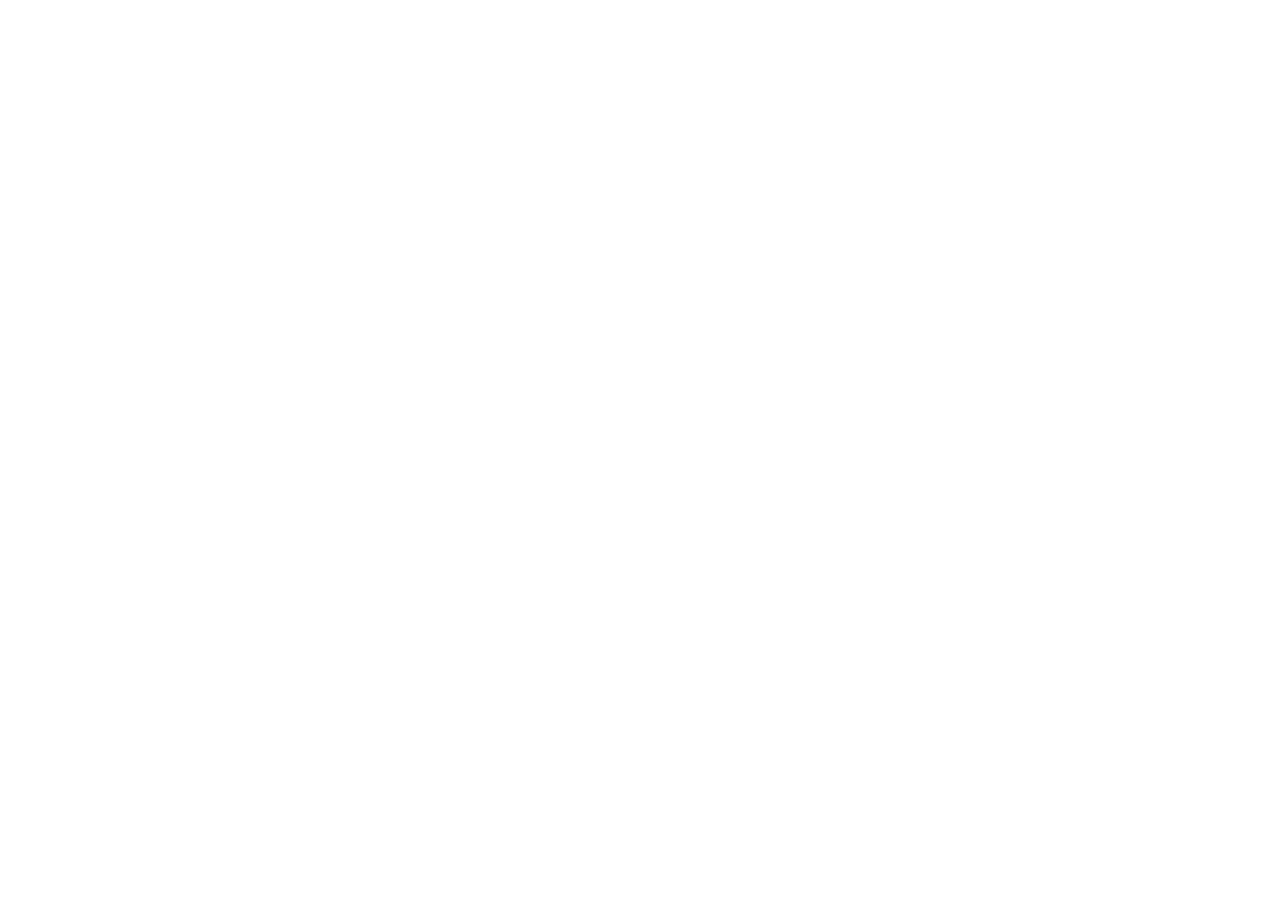
==== index.html @ 68751769 "porject start" ====
<!DOCTYPE html>
<html lang="ru">
<head>
    <meta charset="UTF-8">
    <meta name="viewport" content="width=device-width, initial-scale=1.0">
    <title>Mercoriom</title>
    <!-- favicon -->
    <link rel="icon" href="./assets/images/logo/header_logo.svg">
    <!-- favicon -->
    <!-- fonts -->
    <link rel="stylesheet" href="./assets/fonts/Inter/stylesheet.css">
    <!-- fonts -->
    <!-- css link -->
    <link rel="stylesheet" href="./assets/scss/style.css">
    <!-- css link -->
</head>
<body>
    <div class="wrapper">

        <!-- header -->
        <header class="header">

        </header>
        <!-- header -->

        <!-- main -->
        <main>

        </main>
        <!-- main -->

        <!-- footer -->
        <footer class="footer">

        </footer>
        <!-- footer -->
    </div>

    <!-- js file -->
    <script src="./assets/scripts/main.js" defer></script>
    <!-- js file -->
</body>
</html>
---- assets/fonts/Inter/stylesheet.css ----
@font-face {
    font-family: 'Inter';
    src: url('Inter-BoldItalic.eot');
    src: local('Inter Bold Italic'), local('Inter-BoldItalic'),
        url('Inter-BoldItalic.eot?#iefix') format('embedded-opentype'),
        url('Inter-BoldItalic.woff2') format('woff2'),
        url('Inter-BoldItalic.woff') format('woff'),
        url('Inter-BoldItalic.ttf') format('truetype');
    font-weight: bold;
    font-style: italic;
}

@font-face {
    font-family: 'Inter';
    src: url('Inter-MediumItalic.eot');
    src: local('Inter Medium Italic'), local('Inter-MediumItalic'),
        url('Inter-MediumItalic.eot?#iefix') format('embedded-opentype'),
        url('Inter-MediumItalic.woff2') format('woff2'),
        url('Inter-MediumItalic.woff') format('woff'),
        url('Inter-MediumItalic.ttf') format('truetype');
    font-weight: 500;
    font-style: italic;
}

@font-face {
    font-family: 'Inter';
    src: url('Inter-ThinItalicBETA.eot');
    src: local('Inter Thin Italic BETA'), local('Inter-ThinItalicBETA'),
        url('Inter-ThinItalicBETA.eot?#iefix') format('embedded-opentype'),
        url('Inter-ThinItalicBETA.woff2') format('woff2'),
        url('Inter-ThinItalicBETA.woff') format('woff'),
        url('Inter-ThinItalicBETA.ttf') format('truetype');
    font-weight: 100;
    font-style: italic;
}

@font-face {
    font-family: 'Inter';
    src: url('Inter-Regular.eot');
    src: local('Inter Regular'), local('Inter-Regular'),
        url('Inter-Regular.eot?#iefix') format('embedded-opentype'),
        url('Inter-Regular.woff2') format('woff2'),
        url('Inter-Regular.woff') format('woff'),
        url('Inter-Regular.ttf') format('truetype');
    font-weight: normal;
    font-style: normal;
}

@font-face {
    font-family: 'Inter';
    src: url('Inter-Black.eot');
    src: local('Inter Black'), local('Inter-Black'),
        url('Inter-Black.eot?#iefix') format('embedded-opentype'),
        url('Inter-Black.woff2') format('woff2'),
        url('Inter-Black.woff') format('woff'),
        url('Inter-Black.ttf') format('truetype');
    font-weight: 900;
    font-style: normal;
}

@font-face {
    font-family: 'Inter';
    src: url('Inter-BlackItalic.eot');
    src: local('Inter Black Italic'), local('Inter-BlackItalic'),
        url('Inter-BlackItalic.eot?#iefix') format('embedded-opentype'),
        url('Inter-BlackItalic.woff2') format('woff2'),
        url('Inter-BlackItalic.woff') format('woff'),
        url('Inter-BlackItalic.ttf') format('truetype');
    font-weight: 900;
    font-style: italic;
}

@font-face {
    font-family: 'Inter';
    src: url('Inter-LightBETA.eot');
    src: local('Inter Light BETA'), local('Inter-LightBETA'),
        url('Inter-LightBETA.eot?#iefix') format('embedded-opentype'),
        url('Inter-LightBETA.woff2') format('woff2'),
        url('Inter-LightBETA.woff') format('woff'),
        url('Inter-LightBETA.ttf') format('truetype');
    font-weight: 300;
    font-style: normal;
}

@font-face {
    font-family: 'Inter';
    src: url('Inter-SemiBold.eot');
    src: local('Inter Semi Bold'), local('Inter-SemiBold'),
        url('Inter-SemiBold.eot?#iefix') format('embedded-opentype'),
        url('Inter-SemiBold.woff2') format('woff2'),
        url('Inter-SemiBold.woff') format('woff'),
        url('Inter-SemiBold.ttf') format('truetype');
    font-weight: 600;
    font-style: normal;
}

@font-face {
    font-family: 'Inter';
    src: url('Inter-ExtraBoldItalic.eot');
    src: local('Inter Extra Bold Italic'), local('Inter-ExtraBoldItalic'),
        url('Inter-ExtraBoldItalic.eot?#iefix') format('embedded-opentype'),
        url('Inter-ExtraBoldItalic.woff2') format('woff2'),
        url('Inter-ExtraBoldItalic.woff') format('woff'),
        url('Inter-ExtraBoldItalic.ttf') format('truetype');
    font-weight: 800;
    font-style: italic;
}

@font-face {
    font-family: 'Inter';
    src: url('Inter-Bold.eot');
    src: local('Inter Bold'), local('Inter-Bold'),
        url('Inter-Bold.eot?#iefix') format('embedded-opentype'),
        url('Inter-Bold.woff2') format('woff2'),
        url('Inter-Bold.woff') format('woff'),
        url('Inter-Bold.ttf') format('truetype');
    font-weight: bold;
    font-style: normal;
}

@font-face {
    font-family: 'Inter';
    src: url('Inter-ExtraLightItalicBETA.eot');
    src: local('Inter Extra Light Italic BETA'), local('Inter-ExtraLightItalicBETA'),
        url('Inter-ExtraLightItalicBETA.eot?#iefix') format('embedded-opentype'),
        url('Inter-ExtraLightItalicBETA.woff2') format('woff2'),
        url('Inter-ExtraLightItalicBETA.woff') format('woff'),
        url('Inter-ExtraLightItalicBETA.ttf') format('truetype');
    font-weight: 200;
    font-style: italic;
}

@font-face {
    font-family: 'Inter';
    src: url('Inter-ExtraLightBETA.eot');
    src: local('Inter Extra Light BETA'), local('Inter-ExtraLightBETA'),
        url('Inter-ExtraLightBETA.eot?#iefix') format('embedded-opentype'),
        url('Inter-ExtraLightBETA.woff2') format('woff2'),
        url('Inter-ExtraLightBETA.woff') format('woff'),
        url('Inter-ExtraLightBETA.ttf') format('truetype');
    font-weight: 200;
    font-style: normal;
}

@font-face {
    font-family: 'Inter';
    src: url('Inter-ExtraBold.eot');
    src: local('Inter Extra Bold'), local('Inter-ExtraBold'),
        url('Inter-ExtraBold.eot?#iefix') format('embedded-opentype'),
        url('Inter-ExtraBold.woff2') format('woff2'),
        url('Inter-ExtraBold.woff') format('woff'),
        url('Inter-ExtraBold.ttf') format('truetype');
    font-weight: 800;
    font-style: normal;
}

@font-face {
    font-family: 'Inter';
    src: url('Inter-ThinBETA.eot');
    src: local('Inter Thin BETA'), local('Inter-ThinBETA'),
        url('Inter-ThinBETA.eot?#iefix') format('embedded-opentype'),
        url('Inter-ThinBETA.woff2') format('woff2'),
        url('Inter-ThinBETA.woff') format('woff'),
        url('Inter-ThinBETA.ttf') format('truetype');
    font-weight: 100;
    font-style: normal;
}

@font-face {
    font-family: 'Inter';
    src: url('Inter-LightItalicBETA.eot');
    src: local('Inter Light Italic BETA'), local('Inter-LightItalicBETA'),
        url('Inter-LightItalicBETA.eot?#iefix') format('embedded-opentype'),
        url('Inter-LightItalicBETA.woff2') format('woff2'),
        url('Inter-LightItalicBETA.woff') format('woff'),
        url('Inter-LightItalicBETA.ttf') format('truetype');
    font-weight: 300;
    font-style: italic;
}

@font-face {
    font-family: 'Inter';
    src: url('Inter-Italic.eot');
    src: local('Inter Italic'), local('Inter-Italic'),
        url('Inter-Italic.eot?#iefix') format('embedded-opentype'),
        url('Inter-Italic.woff2') format('woff2'),
        url('Inter-Italic.woff') format('woff'),
        url('Inter-Italic.ttf') format('truetype');
    font-weight: normal;
    font-style: italic;
}

@font-face {
    font-family: 'Inter';
    src: url('Inter-SemiBoldItalic.eot');
    src: local('Inter Semi Bold Italic'), local('Inter-SemiBoldItalic'),
        url('Inter-SemiBoldItalic.eot?#iefix') format('embedded-opentype'),
        url('Inter-SemiBoldItalic.woff2') format('woff2'),
        url('Inter-SemiBoldItalic.woff') format('woff'),
        url('Inter-SemiBoldItalic.ttf') format('truetype');
    font-weight: 600;
    font-style: italic;
}

@font-face {
    font-family: 'Inter';
    src: url('Inter-Medium.eot');
    src: local('Inter Medium'), local('Inter-Medium'),
        url('Inter-Medium.eot?#iefix') format('embedded-opentype'),
        url('Inter-Medium.woff2') format('woff2'),
        url('Inter-Medium.woff') format('woff'),
        url('Inter-Medium.ttf') format('truetype');
    font-weight: 500;
    font-style: normal;
}
---- assets/scss/style.css ----
/*! normalize.css v8.0.1 | MIT License | github.com/necolas/normalize.css */
/* Document
   ========================================================================== */
/**
 * 1. Correct the line height in all browsers.
 * 2. Prevent adjustments of font size after orientation changes in iOS.
 */
html {
  line-height: 1.15; /* 1 */
  -webkit-text-size-adjust: 100%; /* 2 */
}

/* Sections
   ========================================================================== */
/**
 * Remove the margin in all browsers.
 */
body {
  margin: 0;
}

/**
 * Render the `main` element consistently in IE.
 */
main {
  display: block;
}

/**
 * Correct the font size and margin on `h1` elements within `section` and
 * `article` contexts in Chrome, Firefox, and Safari.
 */
h1 {
  font-size: 2em;
}

/* Grouping content
   ========================================================================== */
/**
 * 1. Add the correct box sizing in Firefox.
 * 2. Show the overflow in Edge and IE.
 */
hr {
  box-sizing: content-box; /* 1 */
  height: 0; /* 1 */
  overflow: visible; /* 2 */
}

/**
 * 1. Correct the inheritance and scaling of font size in all browsers.
 * 2. Correct the odd `em` font sizing in all browsers.
 */
pre {
  font-family: monospace, monospace; /* 1 */
  font-size: 1em; /* 2 */
}

/* Text-level semantics
   ========================================================================== */
/**
 * Remove the gray background on active links in IE 10.
 */
a {
  background-color: transparent;
}

/**
 * 1. Remove the bottom border in Chrome 57-
 * 2. Add the correct text decoration in Chrome, Edge, IE, Opera, and Safari.
 */
abbr[title] {
  border-bottom: none; /* 1 */
  text-decoration: underline; /* 2 */
  -webkit-text-decoration: underline dotted;
          text-decoration: underline dotted; /* 2 */
}

/**
 * Add the correct font weight in Chrome, Edge, and Safari.
 */
b,
strong {
  font-weight: bolder;
}

/**
 * 1. Correct the inheritance and scaling of font size in all browsers.
 * 2. Correct the odd `em` font sizing in all browsers.
 */
code,
kbd,
samp {
  font-family: monospace, monospace; /* 1 */
  font-size: 1em; /* 2 */
}

/**
 * Add the correct font size in all browsers.
 */
small {
  font-size: 80%;
}

/**
 * Prevent `sub` and `sup` elements from affecting the line height in
 * all browsers.
 */
sub,
sup {
  font-size: 75%;
  line-height: 0;
  position: relative;
  vertical-align: baseline;
}

sub {
  bottom: -0.25em;
}

sup {
  top: -0.5em;
}

/* Embedded content
   ========================================================================== */
/**
 * Remove the border on images inside links in IE 10.
 */
img {
  border-style: none;
}

/* Forms
   ========================================================================== */
/**
 * 1. Change the font styles in all browsers.
 * 2. Remove the margin in Firefox and Safari.
 */
button,
input,
optgroup,
select,
textarea {
  font-family: inherit; /* 1 */
  font-size: 100%; /* 1 */
  line-height: 1.15; /* 1 */
  margin: 0; /* 2 */
}

/**
 * Show the overflow in IE.
 * 1. Show the overflow in Edge.
 */
button,
input { /* 1 */
  overflow: visible;
}

/**
 * Remove the inheritance of text transform in Edge, Firefox, and IE.
 * 1. Remove the inheritance of text transform in Firefox.
 */
button,
select { /* 1 */
  text-transform: none;
}

/**
 * Correct the inability to style clickable types in iOS and Safari.
 */
button,
[type=button],
[type=reset],
[type=submit] {
  -webkit-appearance: button;
}

/**
 * Remove the inner border and padding in Firefox.
 */
button::-moz-focus-inner,
[type=button]::-moz-focus-inner,
[type=reset]::-moz-focus-inner,
[type=submit]::-moz-focus-inner {
  border-style: none;
  padding: 0;
}

/**
 * Restore the focus styles unset by the previous rule.
 */
button:-moz-focusring,
[type=button]:-moz-focusring,
[type=reset]:-moz-focusring,
[type=submit]:-moz-focusring {
  outline: 1px dotted ButtonText;
}

/**
 * Correct the padding in Firefox.
 */
fieldset {
  padding: 0.35em 0.75em 0.625em;
}

/**
 * 1. Correct the text wrapping in Edge and IE.
 * 2. Correct the color inheritance from `fieldset` elements in IE.
 * 3. Remove the padding so developers are not caught out when they zero out
 *    `fieldset` elements in all browsers.
 */
legend {
  box-sizing: border-box; /* 1 */
  color: inherit; /* 2 */
  display: table; /* 1 */
  max-width: 100%; /* 1 */
  padding: 0; /* 3 */
  white-space: normal; /* 1 */
}

/**
 * Add the correct vertical alignment in Chrome, Firefox, and Opera.
 */
progress {
  vertical-align: baseline;
}

/**
 * Remove the default vertical scrollbar in IE 10+.
 */
textarea {
  overflow: auto;
}

/**
 * 1. Add the correct box sizing in IE 10.
 * 2. Remove the padding in IE 10.
 */
[type=checkbox],
[type=radio] {
  box-sizing: border-box; /* 1 */
  padding: 0; /* 2 */
}

/**
 * Correct the cursor style of increment and decrement buttons in Chrome.
 */
[type=number]::-webkit-inner-spin-button,
[type=number]::-webkit-outer-spin-button {
  height: auto;
}

/**
 * 1. Correct the odd appearance in Chrome and Safari.
 * 2. Correct the outline style in Safari.
 */
[type=search] {
  -webkit-appearance: textfield; /* 1 */
  outline-offset: -2px; /* 2 */
}

/**
 * Remove the inner padding in Chrome and Safari on macOS.
 */
[type=search]::-webkit-search-decoration {
  -webkit-appearance: none;
}

/**
 * 1. Correct the inability to style clickable types in iOS and Safari.
 * 2. Change font properties to `inherit` in Safari.
 */
::-webkit-file-upload-button {
  -webkit-appearance: button; /* 1 */
  font: inherit; /* 2 */
}

/* Interactive
   ========================================================================== */
/*
 * Add the correct display in Edge, IE 10+, and Firefox.
 */
details {
  display: block;
}

/*
 * Add the correct display in all browsers.
 */
summary {
  display: list-item;
}

/* Misc
   ========================================================================== */
/**
 * Add the correct display in IE 10+.
 */
template {
  display: none;
}

/**
 * Add the correct display in IE 10.
 */
[hidden] {
  display: none;
}

@font-face {
  font-family: "Trajan Pro";
  src: url("../fonts/trajan-pro/TrajanPro-Bold.woff2") format("woff2"), url("../fonts/trajan-pro/TrajanPro-Bold.woff") format("woff"), url("../fonts/trajan-pro/TrajanPro-Bold.otf") format("opentype");
  font-weight: bold;
  font-style: normal;
  font-display: swap;
}
.grid-container {
  display: grid;
  grid-template-columns: repeat(4, 1fr);
  gap: 30px;
}
@media (max-width: 1300px) {
  .grid-container {
    grid-template-columns: repeat(3, 1fr);
  }
}
@media (max-width: 993px) {
  .grid-container {
    grid-template-columns: repeat(2, 1fr);
    gap: 20px;
  }
}
@media (max-width: 520px) {
  .grid-container {
    grid-template-columns: 1fr;
  }
}

* {
  margin: 0;
  padding: 0;
  box-sizing: border-box;
  list-style: none;
}

a {
  text-decoration: none;
  color: inherit;
  display: inline-block;
}

img {
  max-width: 100%;
}

span, label {
  display: inline-block;
}

html {
  scroll-behavior: smooth;
}

body {
  font-style: normal;
  font-display: swap;
}

input, textarea {
  outline: none;
  border: 0;
  background: transparent;
}

button {
  border: none;
  cursor: pointer;
  background: transparent;
  outline: 0;
}

address {
  font-style: normal;
}

.wrapper {
  width: 100%;
  overflow: hidden;
}

.container {
  max-width: 1337px;
  margin: 0 auto;
}/*# sourceMappingURL=style.css.map */
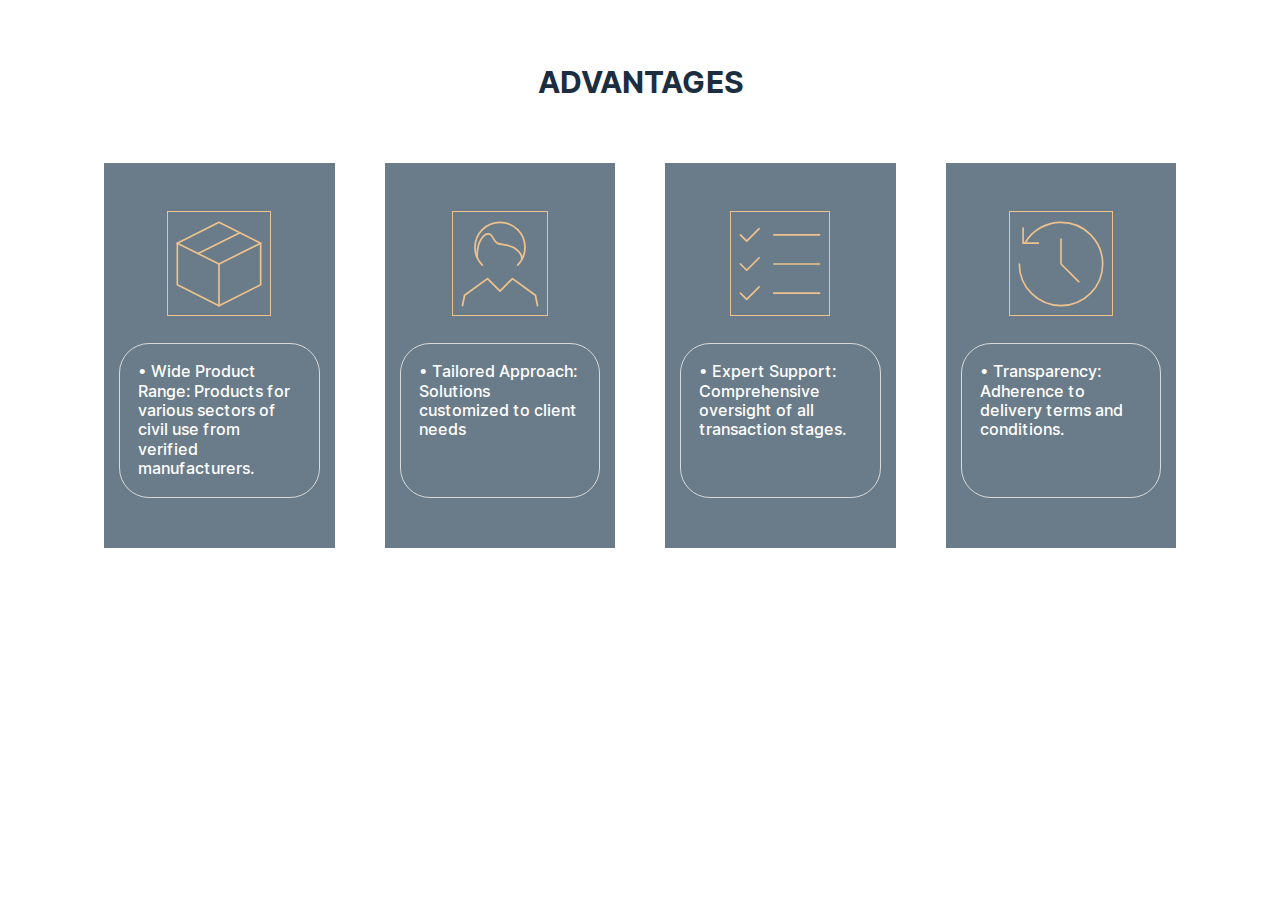
==== commit 26b4b728: "advantages section the end" ====
--- a/index.html
+++ b/index.html
@@ -26,6 +26,53 @@
         <!-- main -->
         <main>
 
+            <!-- advantages -->
+            <section class="advantages">
+                <div class="container">
+                    <h3 class="main_title">
+                        Advantages
+                    </h3>
+                    <div class="advantages_in">
+                        <div class="advantages_card">
+                            <div class="advantages_img">
+                                <img src="./assets/images/card1.svg" alt="">
+                            </div>
+                            <h6>
+                                • Wide Product Range: Products for various sectors of civil use from verified manufacturers.
+                            </h6>
+                        </div>
+                        <div class="advantages_card">
+                            <div class="advantages_img">
+                                <img src="./assets/images/card2.svg" alt="">
+                            </div>
+                            <h6>
+                                • Tailored Approach:
+                                Solutions customized to client needs
+                            </h6>
+                        </div>
+                        <div class="advantages_card">
+                            <div class="advantages_img">
+                                <img src="./assets/images/card3.svg" alt="">
+                            </div>
+                            <h6>
+                                • Expert Support:
+                                Comprehensive oversight of all transaction stages.
+                            </h6>
+                        </div>
+                        <div class="advantages_card">
+                            <div class="advantages_img">
+                                <img src="./assets/images/card4.svg" alt="">
+                            </div>
+                            <h6>
+                                • Transparency:
+                                Adherence to delivery terms and conditions.
+                            </h6>
+                        </div>
+                    </div>
+                </div>
+            </section>
+            <!-- advantages -->
+
         </main>
         <!-- main -->
 
--- a/assets/scss/style.css
+++ b/assets/scss/style.css
@@ -362,6 +362,7 @@
 }
 
 body {
+  font-family: "Inter", sans-serif;
   font-style: normal;
   font-display: swap;
 }
@@ -389,6 +390,105 @@
 }
 
 .container {
-  max-width: 1337px;
+  max-width: 1072px;
   margin: 0 auto;
+}
+@media (max-width: 1100px) {
+  .container {
+    padding: 0 20px;
+  }
+}
+
+.main_title {
+  font-size: 30px;
+  font-weight: 700;
+  line-height: 36.31px;
+  text-transform: uppercase;
+  color: #1B2E3F;
+}
+@media (max-width: 993px) {
+  .main_title {
+    font-size: 25px;
+    line-height: 27px;
+  }
+}
+
+.advantages {
+  margin: 64px 0 87px 0;
+}
+@media (max-width: 993px) {
+  .advantages {
+    margin: 40px 0;
+  }
+}
+.advantages .main_title {
+  text-align: center;
+  margin-bottom: 63px;
+}
+@media (max-width: 993px) {
+  .advantages .main_title {
+    margin-bottom: 30px;
+  }
+}
+.advantages_in {
+  display: grid;
+  grid-template-columns: repeat(4, 1fr);
+  gap: 50px;
+}
+@media (max-width: 1100px) {
+  .advantages_in {
+    gap: 20px;
+  }
+}
+@media (max-width: 993px) {
+  .advantages_in {
+    grid-template-columns: repeat(2, 1fr);
+  }
+}
+.advantages_img {
+  width: 105px;
+  height: 105px;
+  margin: 0 auto 27px auto;
+  width: -moz-max-content;
+  width: max-content;
+  padding: 8px;
+  border: 1px solid #EEC28D;
+  display: flex;
+  align-items: center;
+  justify-content: center;
+}
+@media (max-width: 993px) {
+  .advantages_img {
+    width: 80px;
+    height: 80px;
+    margin: 0 auto 20px auto;
+  }
+}
+.advantages h6 {
+  min-height: 155px;
+  border: 1px solid #D9D9D9;
+  font-size: 16px;
+  font-weight: 500;
+  line-height: 19.36px;
+  color: #FFFFFF;
+  border-radius: 30px;
+  padding: 18px;
+}
+@media (max-width: 993px) {
+  .advantages h6 {
+    padding: 15px;
+    border-radius: 16px;
+    font-size: 14px;
+    line-height: 16px;
+    min-height: 120px;
+  }
+}
+.advantages_card {
+  padding: 48px 15px 50px 15px;
+  background-color: #6A7C89;
+}
+@media (max-width: 993px) {
+  .advantages_card {
+    padding: 20px 10px;
+  }
 }/*# sourceMappingURL=style.css.map */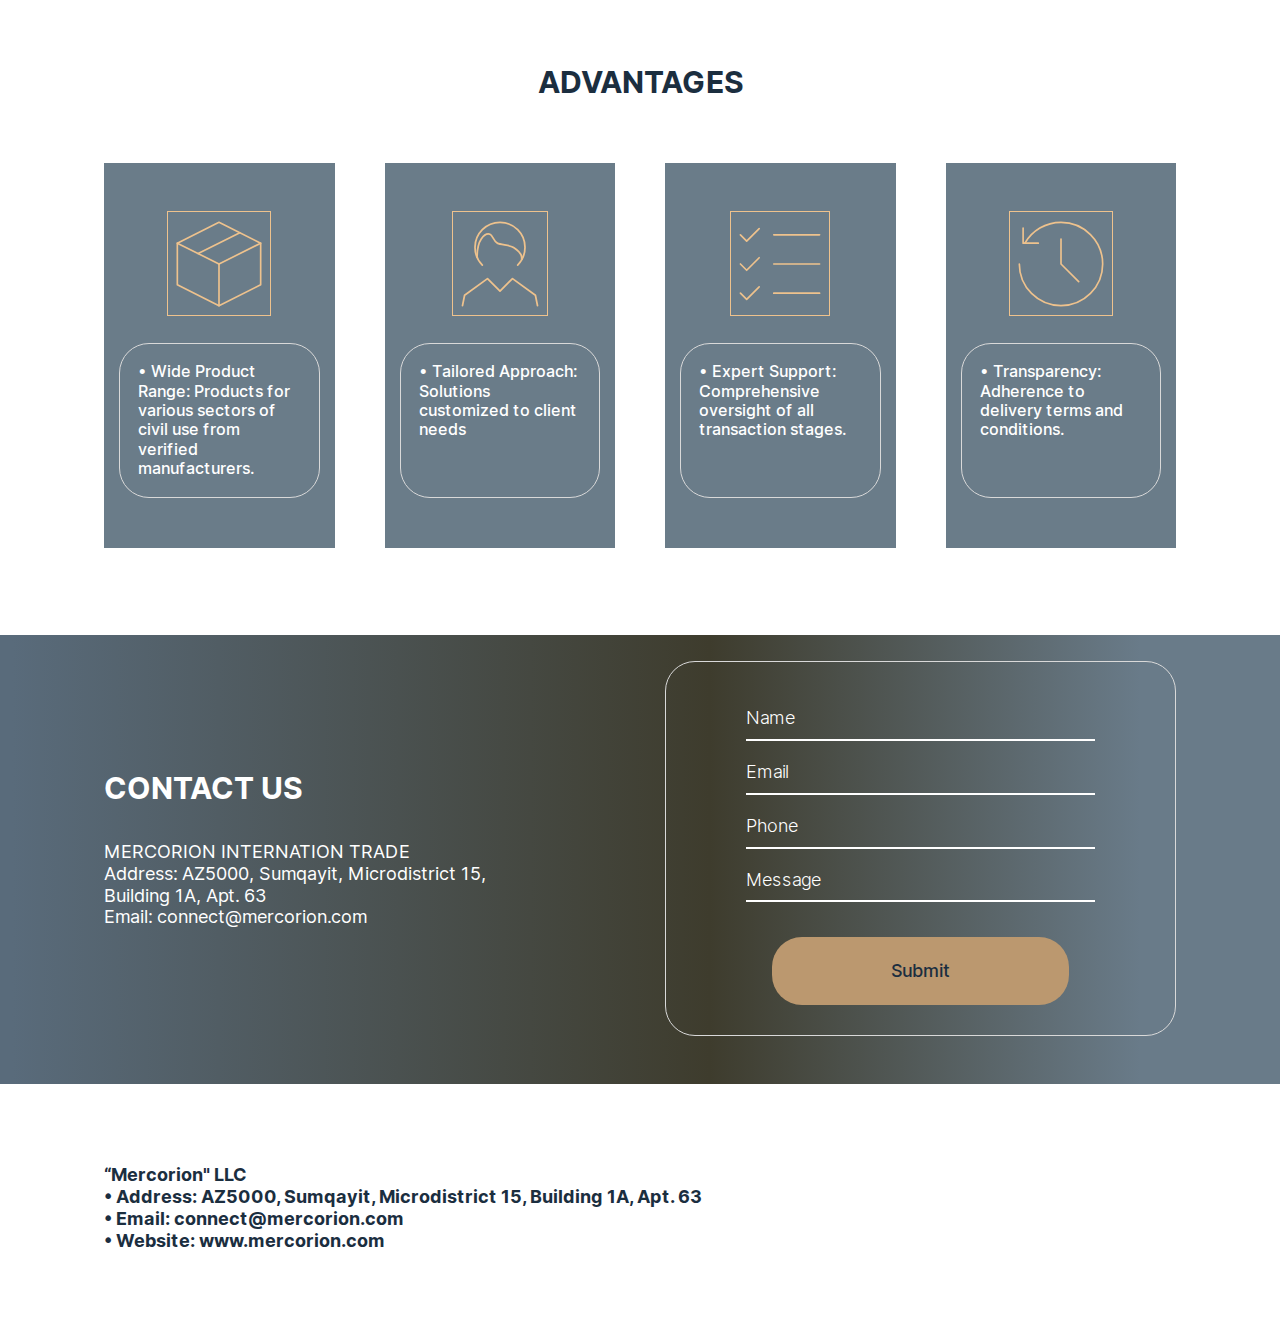
==== commit 67926209: "footer the end" ====
--- a/index.html
+++ b/index.html
@@ -73,12 +73,63 @@
             </section>
             <!-- advantages -->
 
+            <!-- contact -->
+            <section class="contact">
+                <div class="container">
+                    <div class="contact_in">
+                        <div class="contact_left">
+                            <h3 class="main_title">
+                                Contact Us
+                            </h3>
+                            <ul>
+                                <li>
+                                    MERCORION INTERNATION TRADE
+                                </li>
+                                <li>
+                                    Address: AZ5000, Sumqayit, Microdistrict 15,<br> Building 1A, Apt. 63
+                                </li>
+                                <li>
+                                    Email: connect@mercorion.com
+                                </li>
+                            </ul>
+                        </div>
+                        <div class="contact_right">
+                            <form action="#">
+                                <input type="text" placeholder="Name">
+                                <input type="email" placeholder="Email">
+                                <input type="tel" placeholder="Phone">
+                                <input type="text" placeholder="Message">
+                                <button type="submit">
+                                    Submit
+                                </button>
+                            </form>
+                        </div>
+                    </div>
+                </div>
+            </section>
+            <!-- contact -->
+
         </main>
         <!-- main -->
 
         <!-- footer -->
         <footer class="footer">
-
+            <div class="container">
+                <ul>
+                    <li>
+                        “Mercorion" LLC
+                    </li>
+                    <li>
+                        • Address: AZ5000, Sumqayit, Microdistrict 15, Building 1A, Apt. 63
+                    </li>
+                    <li>
+                        • Email: connect@mercorion.com
+                    </li>
+                    <li>
+                        • Website: www.mercorion.com
+                    </li>
+                </ul>
+            </div>
         </footer>
         <!-- footer -->
     </div>
--- a/assets/scss/style.css
+++ b/assets/scss/style.css
@@ -491,4 +491,129 @@
   .advantages_card {
     padding: 20px 10px;
   }
+}
+
+.contact {
+  background: linear-gradient(90deg, #596B7B 0.94%, #3E3C2D 55.42%, #697B89 89.1%);
+  padding: 26px 0 48px 0;
+}
+.contact .main_title {
+  color: #FFFFFF;
+  margin-bottom: 35px;
+}
+@media (max-width: 576px) {
+  .contact .main_title {
+    margin-bottom: 20px;
+  }
+}
+.contact_in {
+  display: flex;
+  align-items: center;
+  justify-content: space-between;
+  gap: 20px;
+}
+@media (max-width: 993px) {
+  .contact_in {
+    flex-direction: column;
+  }
+}
+.contact_left {
+  max-width: 451px;
+}
+@media (max-width: 993px) {
+  .contact_left {
+    text-align: center;
+  }
+}
+.contact_right {
+  border-radius: 30px;
+  border: 1px solid #D9D9D9;
+  padding: 45px 80px 30px 80px;
+  width: 511px;
+}
+@media (max-width: 576px) {
+  .contact_right {
+    width: 100%;
+    padding: 30px;
+    border-radius: 24px;
+  }
+}
+.contact ul li {
+  font-size: 18px;
+  font-weight: 400;
+  line-height: 21.78px;
+  color: #FFFFFF;
+}
+@media (max-width: 576px) {
+  .contact ul li {
+    font-size: 16px;
+  }
+}
+.contact form {
+  display: flex;
+  align-items: center;
+  flex-direction: column;
+  gap: 20px;
+}
+.contact form input {
+  width: 100%;
+  font-size: 18px;
+  font-weight: 300;
+  line-height: 21.78px;
+  color: #FFFFFF;
+  padding-bottom: 10px;
+  border-bottom: 2px solid #FFFFFF;
+}
+.contact form input::-moz-placeholder {
+  color: #FFFFFF;
+}
+.contact form input::placeholder {
+  color: #FFFFFF;
+}
+@media (max-width: 576px) {
+  .contact form input {
+    font-size: 16px;
+    line-height: 17px;
+    border-bottom: 1px solid #FFFFFF;
+  }
+}
+.contact form button {
+  margin-top: 15px;
+  background-color: #BB986F;
+  border-radius: 30px;
+  font-size: 18px;
+  font-weight: 500;
+  line-height: 21.78px;
+  color: #1B2E3F;
+  height: 68px;
+  width: 297px;
+}
+@media (max-width: 576px) {
+  .contact form button {
+    width: 100%;
+    height: 40px;
+    font-size: 16px;
+    border-radius: 24px;
+  }
+}
+
+.footer {
+  padding: 80px 0;
+  background-color: #FFFFFF;
+}
+@media (max-width: 993px) {
+  .footer {
+    padding: 40px 0;
+  }
+}
+.footer ul li {
+  font-size: 18px;
+  font-weight: 700;
+  line-height: 21.78px;
+  color: #1B2E3F;
+}
+@media (max-width: 993px) {
+  .footer ul li {
+    font-size: 16px;
+  }
 }/*# sourceMappingURL=style.css.map */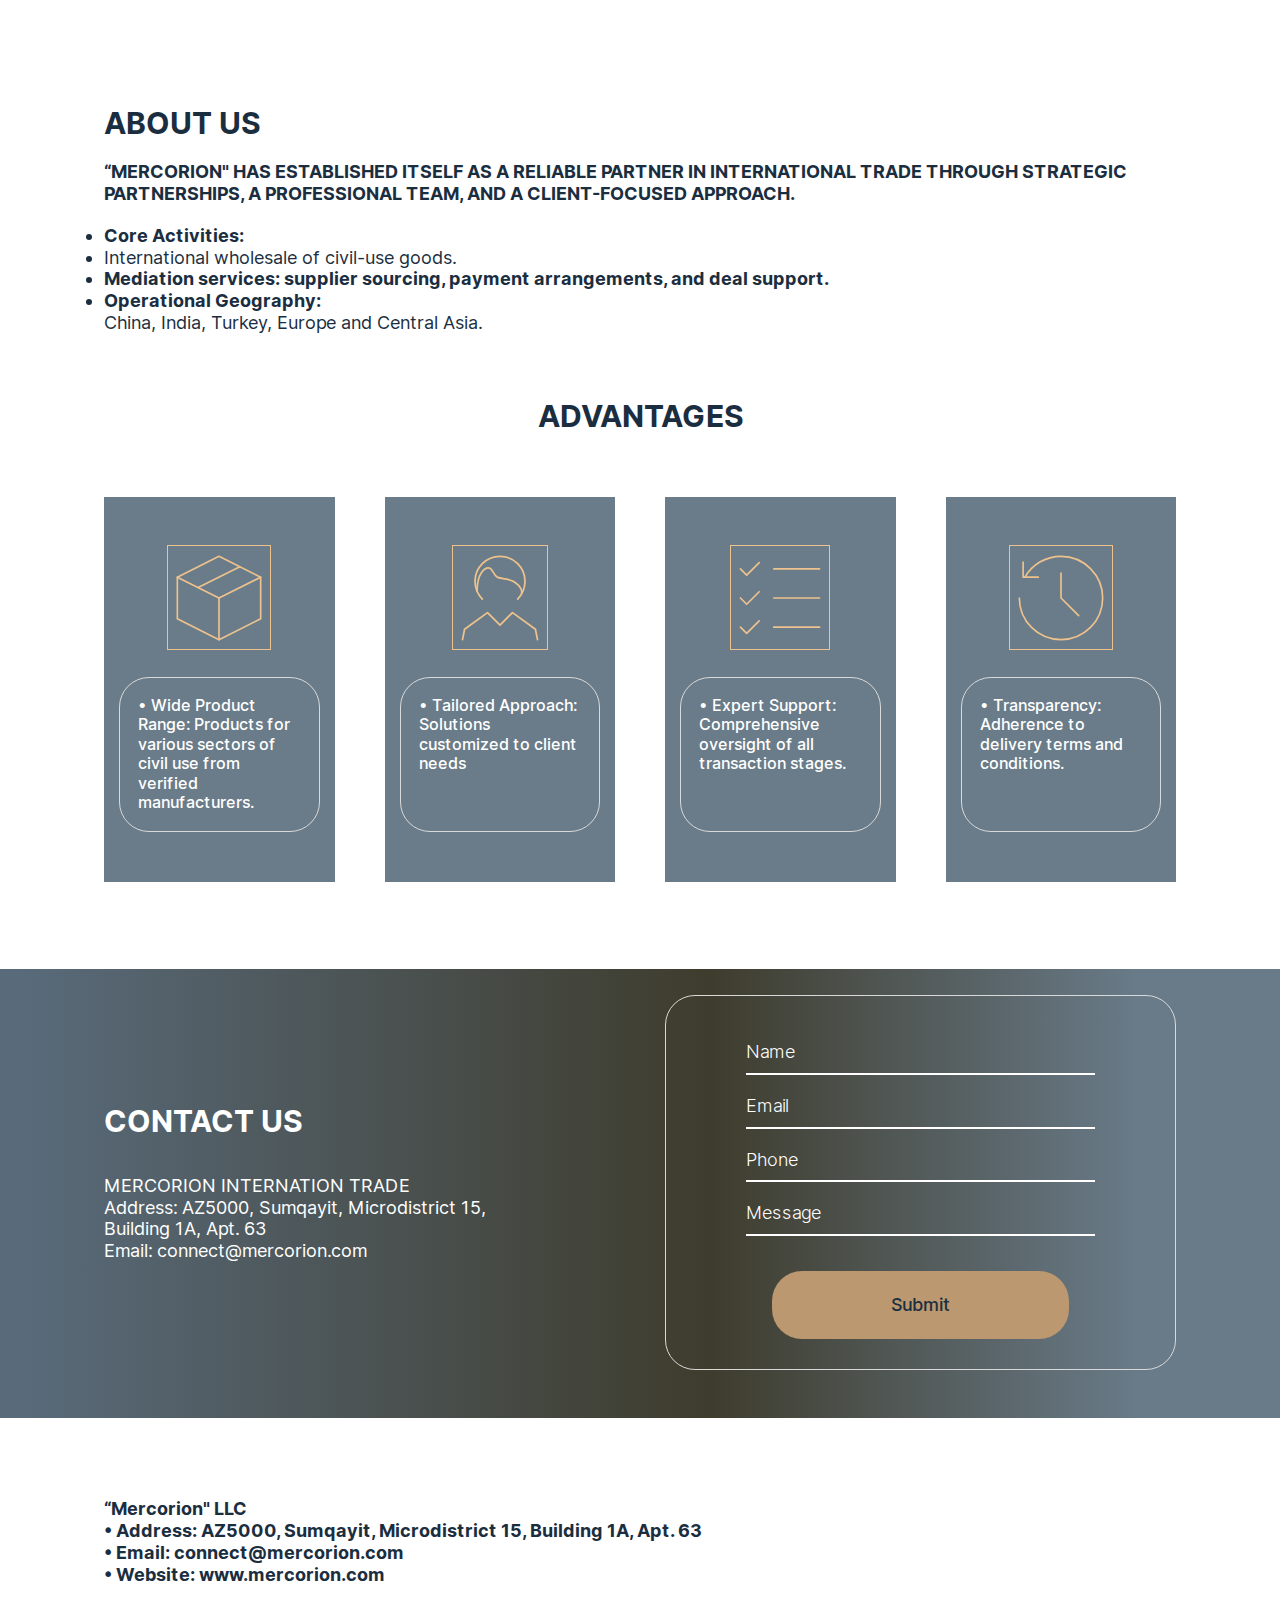
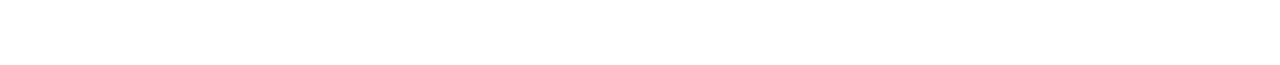
==== commit 03693fe4: "about section the end" ====
--- a/index.html
+++ b/index.html
@@ -25,6 +25,36 @@
 
         <!-- main -->
         <main>
+
+            <!-- about -->
+            <section class="about">
+                <div class="container">
+                    <h3 class="main_title">
+                        About Us
+                    </h3>
+                    <p>
+                        “Mercorion" has established itself as a reliable partner in international trade through strategic partnerships, a professional team, and a client-focused approach.
+                    </p>
+                    <ul>
+                        <li>
+                            <b>Core Activities:</b>
+                        </li>
+                        <li>
+                            International wholesale of civil-use goods.
+                        </li>
+                        <li>
+                            <b>Mediation services: supplier sourcing, payment arrangements, and deal support.</b>
+                        </li>
+                        <li>
+                            <b>Operational Geography:</b>
+                        </li>
+                        <li>
+                            China, India, Turkey, Europe and Central Asia.
+                        </li>
+                    </ul>
+                </div>
+            </section>
+            <!-- about -->
 
             <!-- advantages -->
             <section class="advantages">
--- a/assets/scss/style.css
+++ b/assets/scss/style.css
@@ -597,6 +597,57 @@
   }
 }
 
+.about {
+  margin-top: 105px;
+}
+@media (max-width: 993px) {
+  .about {
+    margin-top: 40px;
+  }
+}
+@media (max-width: 993px) {
+  .about .main_title {
+    text-align: center;
+  }
+}
+.about .container {
+  display: flex;
+  flex-direction: column;
+  gap: 20px;
+}
+.about p {
+  font-size: 18px;
+  font-weight: 700;
+  line-height: 21.78px;
+  color: #1B2E3F;
+  text-transform: uppercase;
+}
+@media (max-width: 993px) {
+  .about p {
+    font-size: 16px;
+    line-height: 18px;
+  }
+}
+.about li {
+  font-size: 18px;
+  font-weight: 400;
+  line-height: 21.78px;
+  color: #1B2E3F;
+  list-style-type: disc;
+}
+@media (max-width: 993px) {
+  .about li {
+    font-size: 16px;
+    line-height: 18px;
+  }
+}
+.about li:last-child {
+  list-style-type: none;
+}
+.about li b {
+  font-weight: 700;
+}
+
 .footer {
   padding: 80px 0;
   background-color: #FFFFFF;
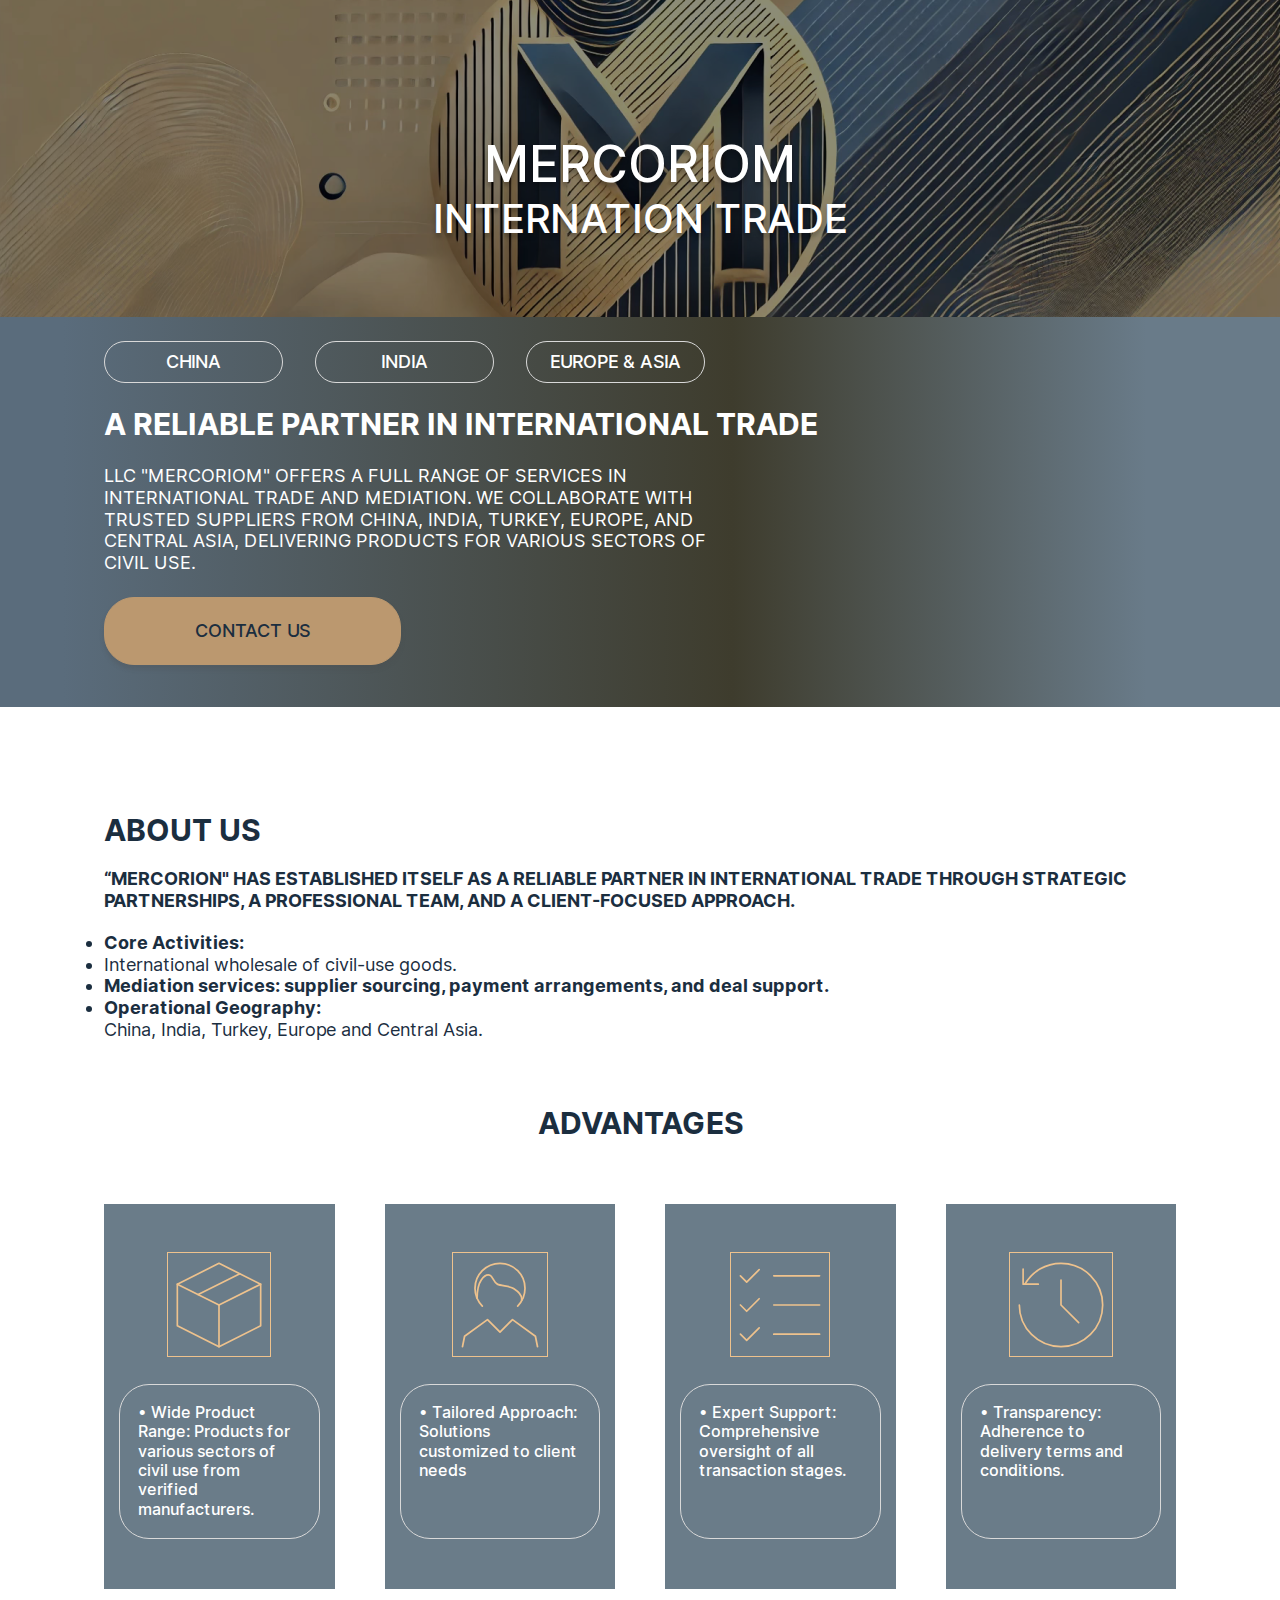
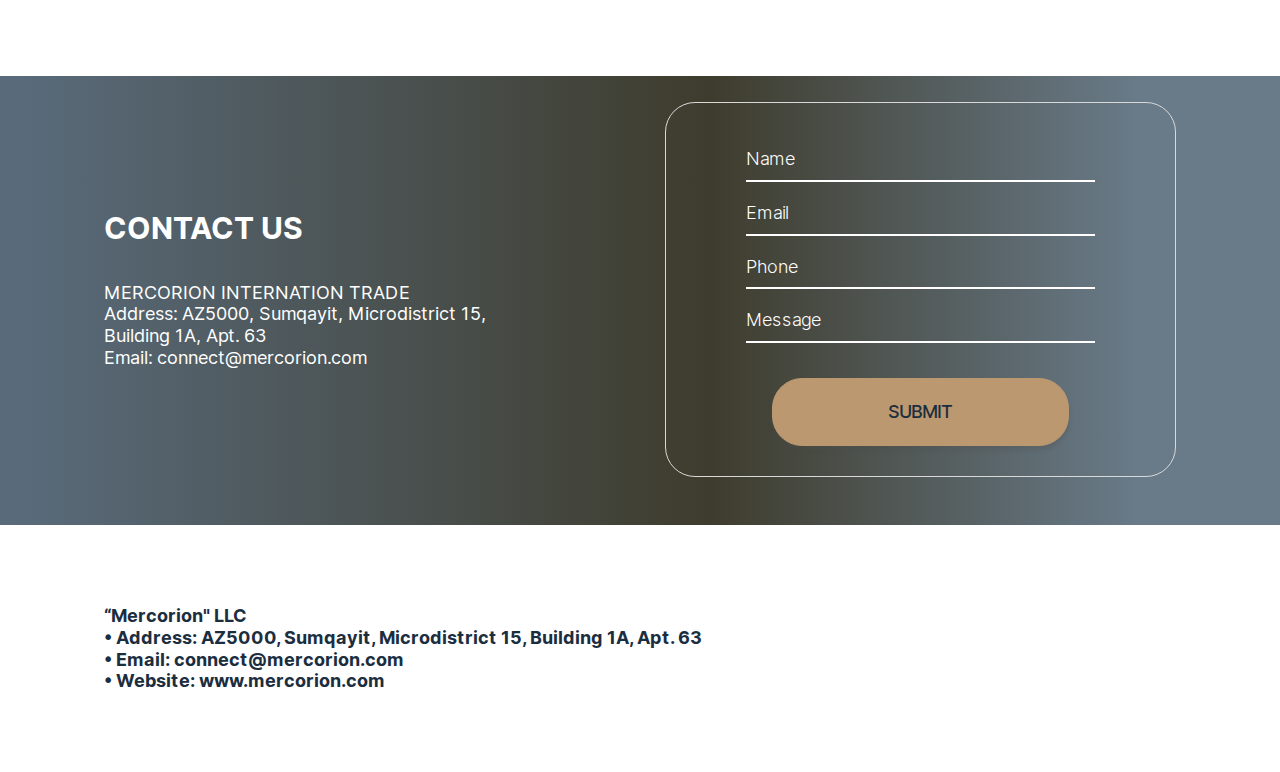
==== commit 8a9e00e9: "home_bottom section the end" ====
--- a/index.html
+++ b/index.html
@@ -26,6 +26,50 @@
         <!-- main -->
         <main>
 
+            <!-- home -->
+            <section class="home">
+                <div class="home_bg"></div>
+                <div class="container">
+                    <div class="home_text">
+                        <h3>
+                            MERCORIOM
+                        </h3>
+                        <h6>
+                            INTERNATION TRADE
+                        </h6>
+                    </div>
+                </div>
+            </section>
+            <!-- home -->
+
+            <!-- home_bottom -->
+            <section class="home_bottom">
+                <div class="container">
+                    <div class="home_bottom_btns">
+                        <a href="#">
+                            China
+                        </a>
+                        <a href="#">
+                            India
+                        </a>
+                        <a href="#">
+                            Europe & Asia
+                        </a>
+                    </div>
+
+                    <h3 class="main_title">
+                        A Reliable Partner in International Trade
+                    </h3>
+                    <p>
+                        LLC "MercorioM" offers a full range of services in international trade and mediation. We collaborate with trusted suppliers from China, India, Turkey, Europe, and Central Asia, delivering products for various sectors of civil use.
+                    </p>
+                    <button>
+                        Contact Us
+                    </button>
+                </div>
+            </section>
+            <!-- home_bottom -->
+
             <!-- about -->
             <section class="about">
                 <div class="container">
--- a/assets/scss/style.css
+++ b/assets/scss/style.css
@@ -578,6 +578,7 @@
   }
 }
 .contact form button {
+  border: 1px solid #BB986F;
   margin-top: 15px;
   background-color: #BB986F;
   border-radius: 30px;
@@ -587,6 +588,8 @@
   color: #1B2E3F;
   height: 68px;
   width: 297px;
+  text-transform: uppercase;
+  box-shadow: 0px 4px 4px 0px rgba(76, 76, 76, 0.25);
 }
 @media (max-width: 576px) {
   .contact form button {
@@ -597,6 +600,134 @@
   }
 }
 
+.home {
+  padding: 134px 0 74px 0;
+  background-image: url("../images/home_bg.png");
+  background-repeat: no-repeat;
+  background-size: cover;
+  position: relative;
+  background-position: center;
+}
+.home_bg {
+  top: 0;
+  left: 0;
+  background: rgba(0, 0, 0, 0.45);
+  width: 100%;
+  height: 100%;
+  position: absolute;
+  z-index: 2;
+}
+.home_text {
+  position: relative;
+  z-index: 3;
+}
+.home h3 {
+  font-size: 50px;
+  font-weight: 500;
+  line-height: 60.51px;
+  text-align: center;
+  text-shadow: 0px 4px 4px rgba(0, 0, 0, 0.25);
+  color: #FFFFFF;
+}
+@media (max-width: 993px) {
+  .home h3 {
+    font-size: 40px;
+    line-height: 48px;
+  }
+}
+.home h6 {
+  font-size: 40px;
+  font-weight: 500;
+  line-height: 48.41px;
+  text-align: center;
+  text-shadow: 0px 4px 4px rgba(0, 0, 0, 0.25);
+  color: #FFFFFF;
+}
+@media (max-width: 993px) {
+  .home h6 {
+    font-size: 30px;
+    line-height: 38px;
+  }
+}
+
+.home_bottom {
+  padding: 24px 0 42px 0;
+  background: linear-gradient(90deg, #5A6C7C 4.96%, #3E3C2D 57.23%, #697B89 89.55%);
+}
+.home_bottom .container {
+  display: flex;
+  flex-direction: column;
+  gap: 23px;
+}
+.home_bottom_btns {
+  display: flex;
+  align-items: center;
+  gap: 32px;
+}
+@media (max-width: 993px) {
+  .home_bottom_btns {
+    gap: 10px;
+    flex-wrap: wrap;
+    justify-content: center;
+  }
+}
+.home_bottom_btns a {
+  text-align: center;
+  border: 1px solid #D9D9D9;
+  font-size: 18px;
+  font-weight: 500;
+  line-height: 21.78px;
+  text-transform: uppercase;
+  color: #FFFFFF;
+  border-radius: 30px;
+  padding: 9px 17px;
+  min-width: 179px;
+}
+@media (max-width: 993px) {
+  .home_bottom_btns a {
+    font-size: 16px;
+    line-height: 18px;
+  }
+}
+.home_bottom .main_title {
+  color: #FFFFFF;
+}
+.home_bottom p {
+  font-size: 18px;
+  font-weight: 400;
+  line-height: 21.78px;
+  text-transform: uppercase;
+  color: #FFFFFF;
+  max-width: 606px;
+}
+@media (max-width: 993px) {
+  .home_bottom p {
+    font-size: 16px;
+    line-height: 18px;
+  }
+}
+.home_bottom button {
+  border: 1px solid #BB986F;
+  background-color: #BB986F;
+  border-radius: 30px;
+  font-size: 18px;
+  font-weight: 500;
+  line-height: 21.78px;
+  color: #1B2E3F;
+  height: 68px;
+  width: 297px;
+  text-transform: uppercase;
+  box-shadow: 0px 4px 4px 0px rgba(76, 76, 76, 0.25);
+}
+@media (max-width: 576px) {
+  .home_bottom button {
+    width: 100%;
+    height: 40px;
+    font-size: 16px;
+    border-radius: 24px;
+  }
+}
+
 .about {
   margin-top: 105px;
 }
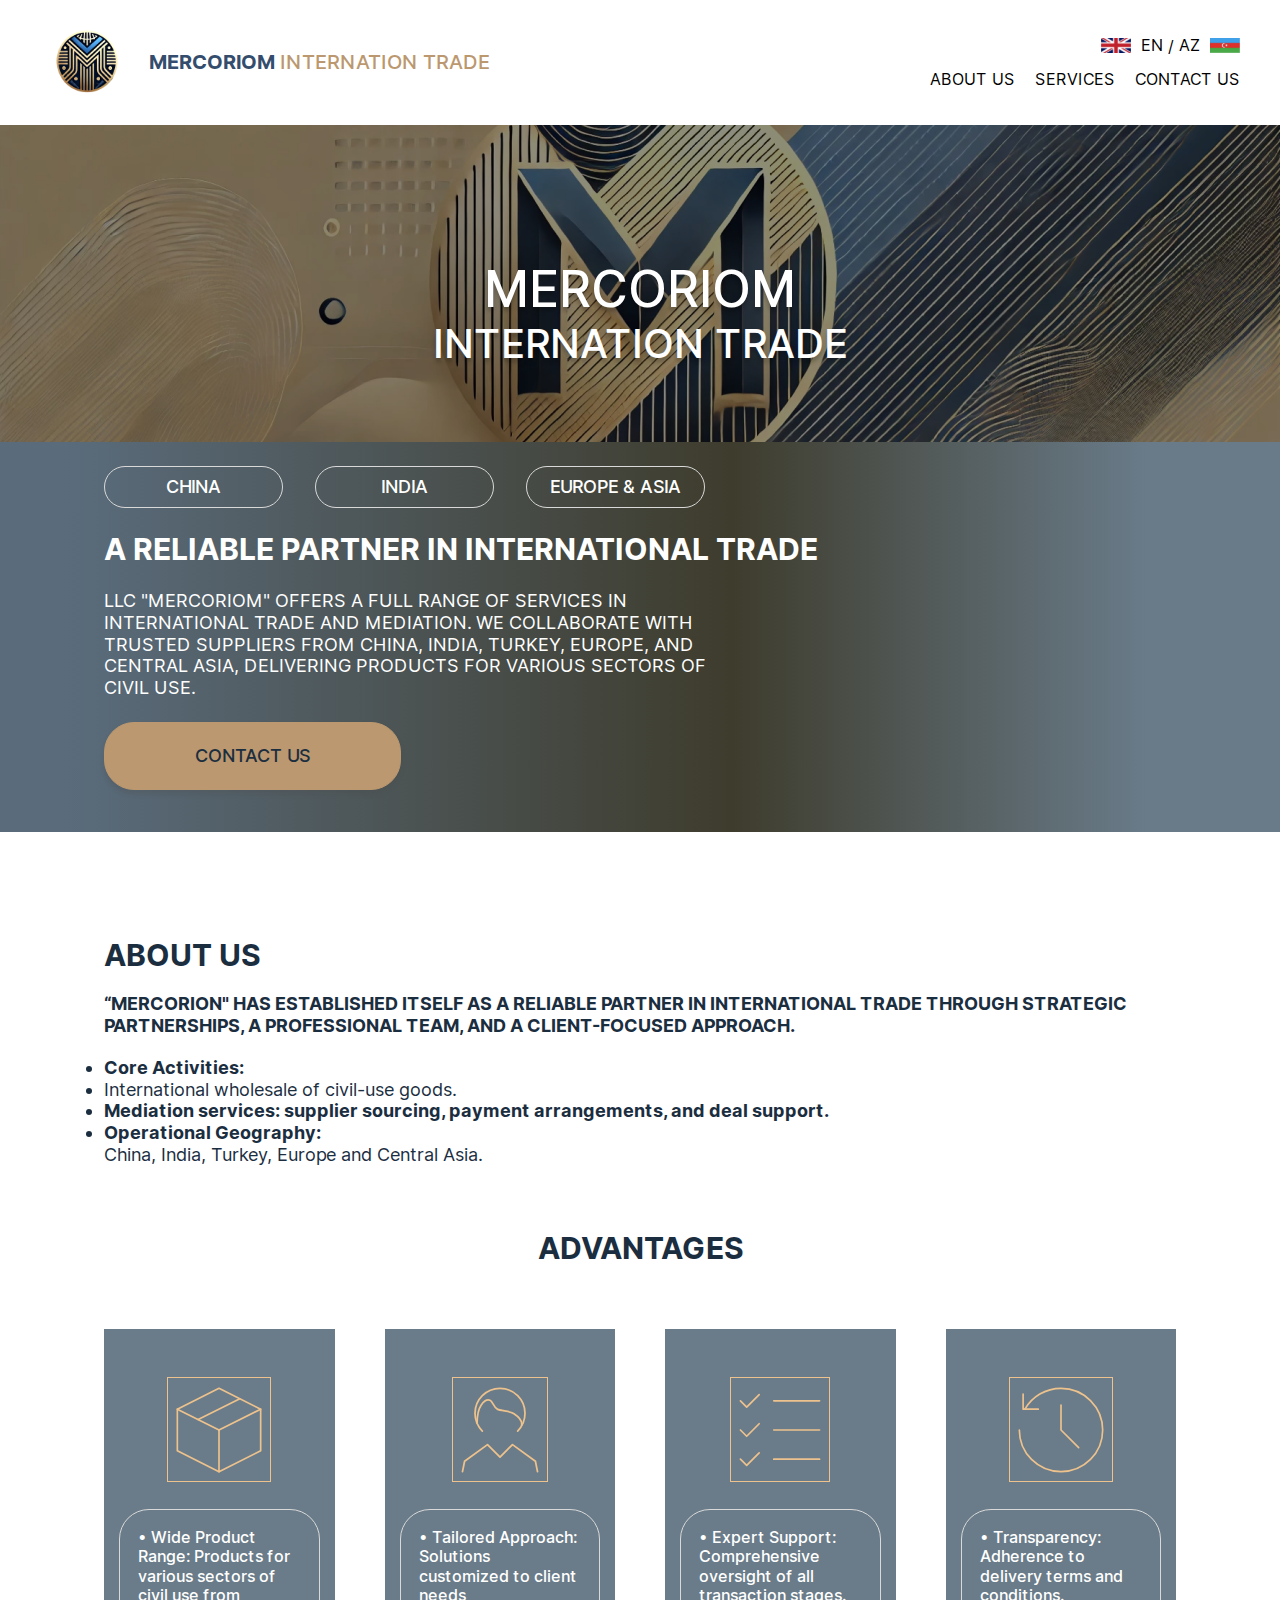
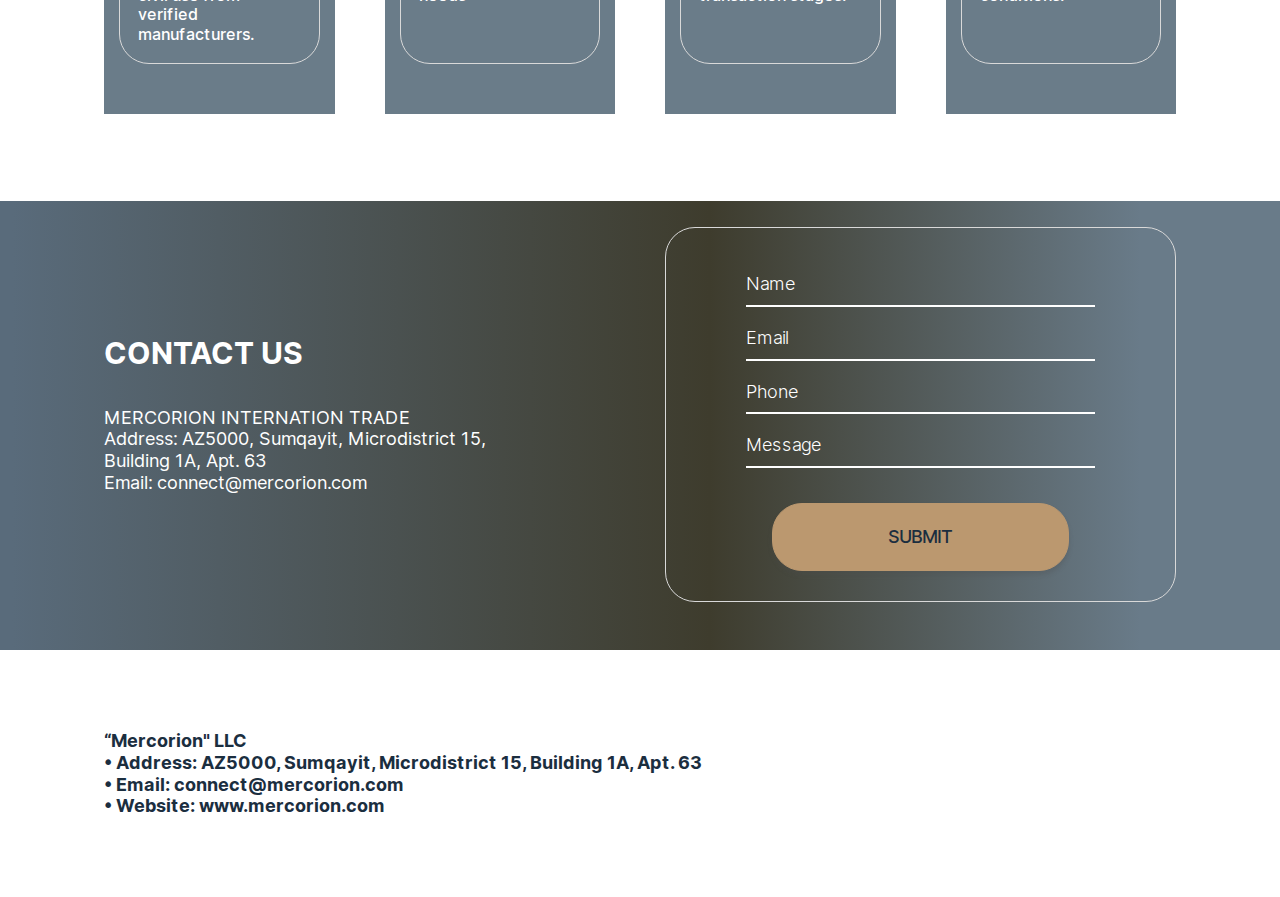
==== commit 364bf153: "services page in progress" ====
--- a/index.html
+++ b/index.html
@@ -19,7 +19,55 @@
 
         <!-- header -->
         <header class="header">
-
+            <div class="header_container">
+                <div class="header_left">
+                    <a href="/" class="header_logo">
+                        <img src="./assets/images/logo/header_logo.svg" alt="">
+                        <span>
+                            MERCORIOM
+                            <b>
+                                INTERNATION TRADE
+                            </b>
+                        </span>
+                    </a>
+                </div>
+                <div class="header_right">
+                    <div class="language">
+                        <a href="#">
+                            <img src="./assets/images/icons/flag1.svg" alt="">
+                            <span>
+                                En
+                            </span>
+                        </a>
+                        <span>
+                            /
+                        </span>
+                        <a href="#">
+                            <span>
+                                Az
+                            </span>
+                            <img src="./assets/images/icons/flag2.svg" alt="">
+                        </a>
+                    </div>
+                    <ul>
+                        <li>
+                            <a href="#">
+                                About Us
+                            </a>
+                        </li>
+                        <li>
+                            <a href="#">
+                                Services
+                            </a>
+                        </li>
+                        <li>
+                            <a href="#">
+                                Contact Us
+                            </a>
+                        </li>
+                    </ul>
+                </div>
+            </div>
         </header>
         <!-- header -->
 
--- a/assets/scss/style.css
+++ b/assets/scss/style.css
@@ -413,6 +413,125 @@
   }
 }
 
+.header {
+  padding: 15px 0;
+  background: #FFFFFF;
+}
+@media (max-width: 993px) {
+  .header {
+    padding: 5px 0;
+  }
+}
+.header_container {
+  max-width: 1200px;
+  margin: 0 auto;
+  display: flex;
+  align-items: center;
+  justify-content: space-between;
+  gap: 20px;
+}
+@media (max-width: 1240px) {
+  .header_container {
+    padding: 0 10px;
+  }
+}
+@media (max-width: 993px) {
+  .header_container {
+    flex-direction: column;
+    align-items: center;
+    gap: 5px;
+  }
+}
+.header_logo {
+  display: flex;
+  align-items: center;
+  gap: 14px;
+}
+@media (max-width: 993px) {
+  .header_logo {
+    gap: 5px;
+  }
+}
+@media (max-width: 993px) {
+  .header_logo img {
+    width: 60px;
+    height: 60px;
+  }
+}
+.header_logo span {
+  color: #344D6C;
+  font-weight: 700;
+  font-size: 20px;
+  line-height: 24.2px;
+}
+@media (max-width: 993px) {
+  .header_logo span {
+    font-size: 16px;
+    line-height: 18px;
+  }
+}
+.header_logo span b {
+  font-weight: 500;
+  color: #BB986F;
+}
+@media (max-width: 993px) {
+  .header_logo span b {
+    display: block;
+  }
+}
+.header_right {
+  display: flex;
+  align-items: end;
+  flex-direction: column;
+  gap: 14px;
+}
+@media (max-width: 993px) {
+  .header_right {
+    align-items: center;
+    gap: 10px;
+  }
+}
+.header .language {
+  display: flex;
+  align-items: center;
+  gap: 5px;
+}
+.header .language a {
+  display: flex;
+  align-items: center;
+  gap: 10px;
+}
+.header .language a img {
+  width: 30px;
+}
+.header .language a span {
+  font-family: Inter;
+  font-size: 16px;
+  font-weight: 400;
+  line-height: 19.36px;
+  color: black;
+  text-transform: uppercase;
+}
+.header ul {
+  display: flex;
+  align-items: center;
+  gap: 20px;
+}
+@media (max-width: 993px) {
+  .header ul {
+    gap: 10px;
+    flex-wrap: wrap;
+    justify-content: center;
+  }
+}
+.header ul li a {
+  font-size: 16px;
+  font-weight: 400;
+  line-height: 19.36px;
+  color: black;
+  text-transform: uppercase;
+}
+
 .advantages {
   margin: 64px 0 87px 0;
 }
@@ -728,6 +847,176 @@
   }
 }
 
+.services_home {
+  padding: 57px 0 80px 0;
+  background: linear-gradient(90deg, #5A6C7C 4.96%, #3E3C2D 57.23%, #697B89 89.55%);
+}
+.services_home .container {
+  display: flex;
+  flex-direction: column;
+  gap: 20px;
+}
+@media (max-width: 993px) {
+  .services_home {
+    padding: 40px 0;
+  }
+}
+.services_home .main_title {
+  color: #FFFFFF;
+  margin-bottom: 15px;
+  font-size: 30px;
+  font-weight: 500;
+  line-height: 36.31px;
+}
+@media (max-width: 993px) {
+  .services_home .main_title {
+    margin-bottom: 10px;
+    text-align: center;
+  }
+}
+.services_home button {
+  border: 2px solid #BB986F;
+  border-radius: 30px;
+  width: 285px;
+  height: 50px;
+  display: flex;
+  align-items: center;
+  justify-content: center;
+  font-size: 18px;
+  font-weight: 500;
+  line-height: 21.78px;
+  color: #FFFFFF;
+  text-transform: uppercase;
+}
+@media (max-width: 993px) {
+  .services_home button {
+    width: 250px;
+    height: 40px;
+    font-size: 16px;
+    line-height: 20px;
+  }
+}
+.services_home h6 {
+  font-size: 18px;
+  font-weight: 500;
+  line-height: 21.78px;
+  color: #FFFFFF;
+  text-transform: uppercase;
+  margin-bottom: 20px;
+}
+@media (max-width: 993px) {
+  .services_home h6 {
+    margin-bottom: 10px;
+    font-size: 16px;
+    line-height: 20px;
+  }
+}
+.services_home ul {
+  padding-left: 15px;
+}
+.services_home ul li {
+  list-style-type: disc;
+  font-size: 18px;
+  font-weight: 500;
+  line-height: 21.78px;
+  color: #FFFFFF;
+  text-transform: uppercase;
+}
+@media (max-width: 993px) {
+  .services_home ul li {
+    font-size: 16px;
+    line-height: 20px;
+  }
+}
+
+.policy {
+  padding: 108px 0 94px 0;
+  background: linear-gradient(90deg, #596B7B 0.94%, #3E3C2D 55.42%, #697B89 89.1%);
+}
+@media (max-width: 993px) {
+  .policy {
+    padding: 40px 0;
+  }
+}
+.policy h6 {
+  font-size: 18px;
+  font-weight: 300;
+  line-height: 21.78px;
+  color: #FFFFFF;
+  margin-bottom: 20px;
+  text-transform: uppercase;
+}
+@media (max-width: 993px) {
+  .policy h6 {
+    font-size: 16px;
+    line-height: 18px;
+    margin-bottom: 10px;
+  }
+}
+.policy li {
+  font-size: 18px;
+  font-weight: 300;
+  line-height: 21.78px;
+  color: #FFFFFF;
+}
+@media (max-width: 993px) {
+  .policy li {
+    font-size: 16px;
+    line-height: 18px;
+  }
+}
+
+.process {
+  margin-bottom: 100px;
+}
+@media (max-width: 993px) {
+  .process {
+    margin-bottom: 40px;
+  }
+}
+.process .main_title {
+  color: #1B2E3F;
+  margin-bottom: 30px;
+  text-align: center;
+  font-size: 30px;
+  font-weight: 500;
+  line-height: 36.31px;
+}
+@media (max-width: 993px) {
+  .process .main_title {
+    margin-bottom: 20px;
+    font-size: 25px;
+    line-height: 27px;
+  }
+}
+.process_list {
+  display: flex;
+  flex-direction: column;
+  gap: 20px;
+}
+@media (max-width: 993px) {
+  .process_list {
+    gap: 10px;
+  }
+}
+.process_list span {
+  width: 100%;
+  border-radius: 30px;
+  border: 2px solid #1B2E3F;
+  padding: 30px 40px;
+  font-size: 16px;
+  font-weight: 500;
+  line-height: 19.36px;
+  color: black;
+  text-transform: uppercase;
+}
+@media (max-width: 993px) {
+  .process_list span {
+    border-radius: 24px;
+    padding: 15px 20px;
+  }
+}
+
 .about {
   margin-top: 105px;
 }
